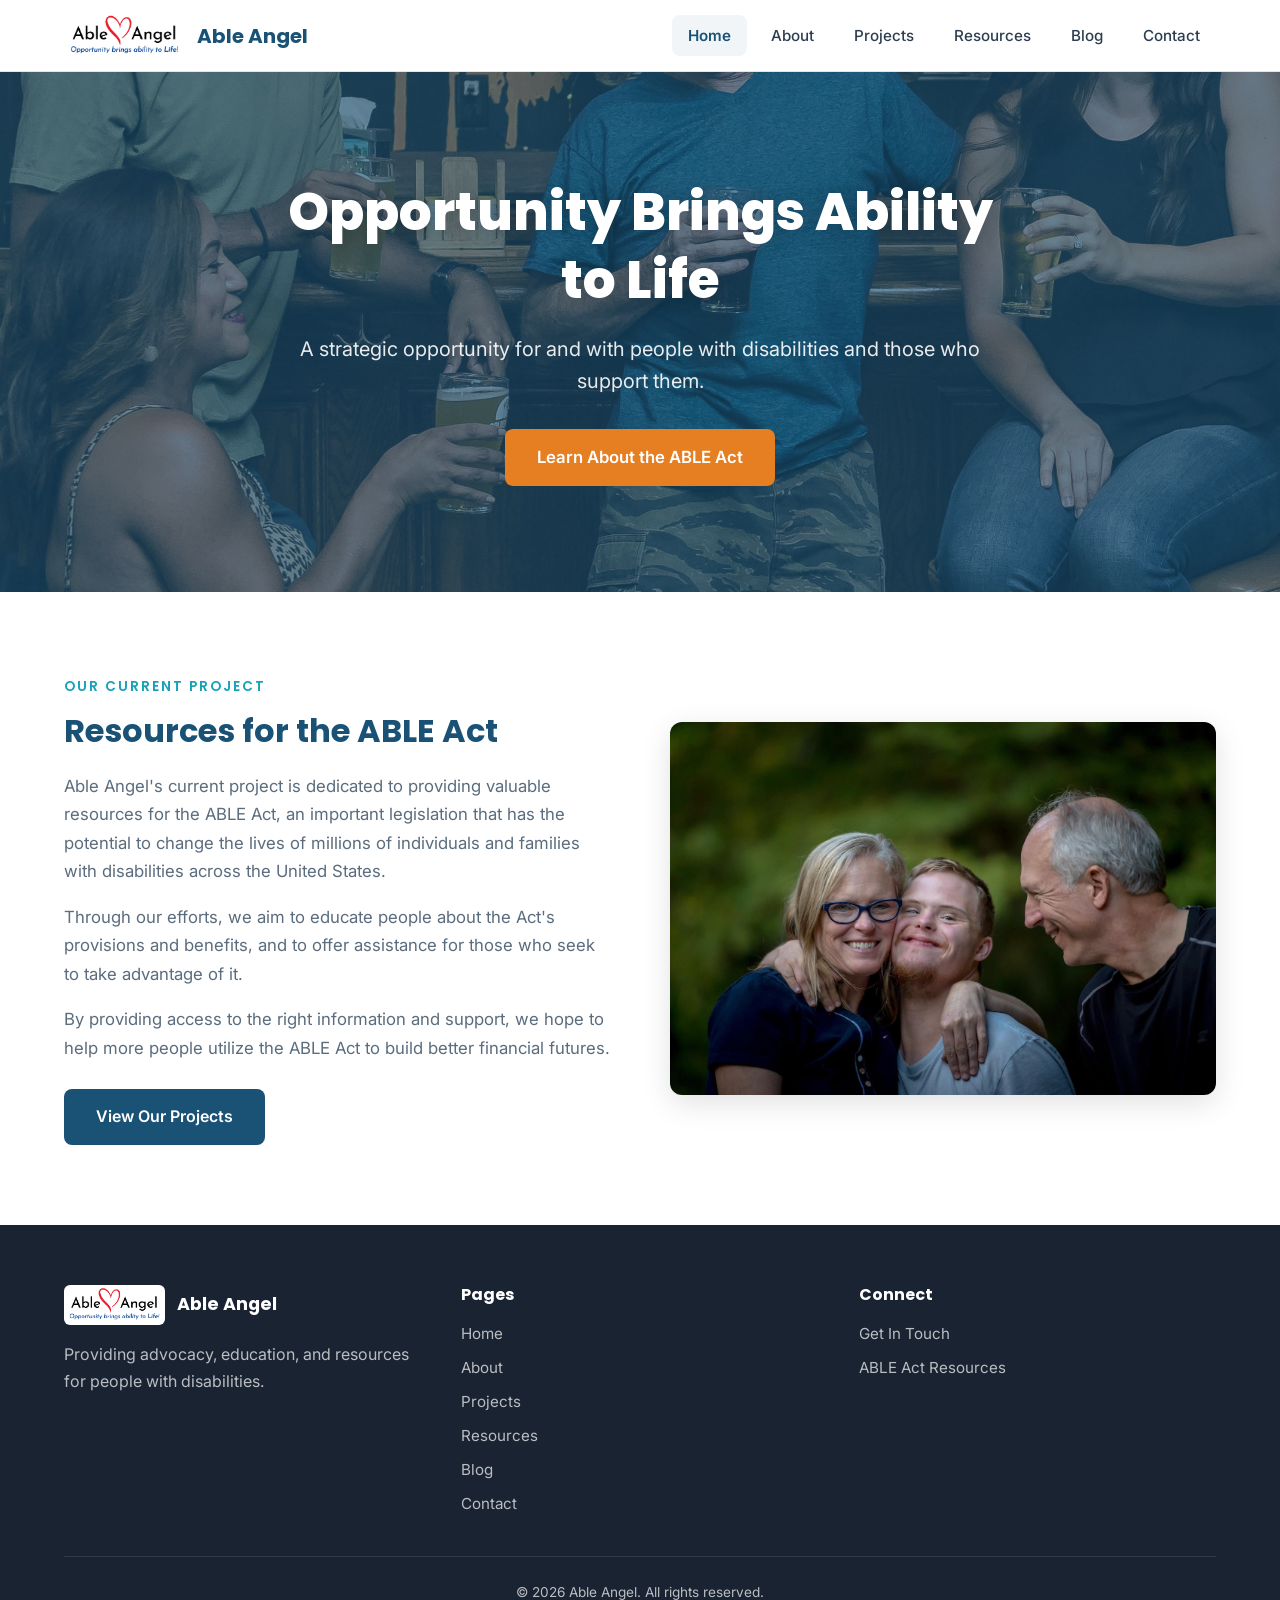
==== index.html @ 2cf1bc13 "Fix fade-in animation fallback and CSS overflow - Add 1s fallback timer for fade-in animations (fixe" ====
<!DOCTYPE html>
<html lang="en">
<head>
  <meta charset="UTF-8">
  <meta name="viewport" content="width=device-width, initial-scale=1.0">
  <title>Able Angel | Opportunity Brings Ability to Life</title>
  <meta name="description" content="Able Angel provides advocacy, education, and resources for ABLE Act savings accounts for people with disabilities.">
  <link rel="stylesheet" href="styles.css">
  <link rel="icon" type="image/svg+xml" href="data:image/svg+xml,<svg xmlns='http://www.w3.org/2000/svg' viewBox='0 0 32 32'><rect width='32' height='32' rx='6' fill='%231a5276'/><text x='16' y='22' font-size='18' font-weight='bold' text-anchor='middle' fill='white'>A</text></svg>">
</head>
<body>

  <!-- Navigation -->
  <nav class="navbar" role="navigation" aria-label="Main navigation">
    <div class="container">
      <a href="index.html" class="nav-logo">
        <img src="images/logo.jpg" alt="Able Angel logo">
        <span>Able Angel</span>
      </a>
      <button class="nav-toggle" aria-label="Toggle navigation menu" aria-expanded="false">
        <span></span><span></span><span></span>
      </button>
      <div class="nav-links">
        <a href="index.html" class="active">Home</a>
        <a href="about.html">About</a>
        <a href="projects.html">Projects</a>
        <a href="resources.html">Resources</a>
        <a href="blog.html">Blog</a>
        <a href="contact.html">Contact</a>
      </div>
    </div>
  </nav>

  <!-- Hero Section -->
  <section class="hero">
    <div class="hero-bg" style="background-image: url('images/hero-home.jpg');" role="img" aria-label="People collaborating together"></div>
    <div class="hero-content">
      <h1>Opportunity Brings Ability to Life</h1>
      <p>A strategic opportunity for and with people with disabilities and those who support them.</p>
      <a href="projects.html" class="btn btn-accent">Learn About the ABLE Act</a>
    </div>
  </section>

  <!-- Our Current Project -->
  <section class="section">
    <div class="container">
      <div class="two-col fade-in">
        <div class="two-col-text">
          <span class="section-label">Our Current Project</span>
          <h2>Resources for the ABLE Act</h2>
          <p>Able Angel's current project is dedicated to providing valuable resources for the ABLE Act, an important legislation that has the potential to change the lives of millions of individuals and families with disabilities across the United States.</p>
          <p>Through our efforts, we aim to educate people about the Act's provisions and benefits, and to offer assistance for those who seek to take advantage of it.</p>
          <p>By providing access to the right information and support, we hope to help more people utilize the ABLE Act to build better financial futures.</p>
          <br>
          <a href="projects.html" class="btn btn-primary">View Our Projects</a>
        </div>
        <div class="two-col-image">
          <img src="images/opportunity-photo.jpg" alt="Hands coming together representing opportunity and collaboration">
        </div>
      </div>
    </div>
  </section>

  <!-- Footer -->
  <footer class="footer">
    <div class="container">
      <div class="footer-content">
        <div>
          <div class="footer-brand">
            <img src="images/logo.jpg" alt="Able Angel logo">
            <span>Able Angel</span>
          </div>
          <p>Providing advocacy, education, and resources for people with disabilities.</p>
        </div>
        <div>
          <h4>Pages</h4>
          <div class="footer-links">
            <a href="index.html">Home</a>
            <a href="about.html">About</a>
            <a href="projects.html">Projects</a>
            <a href="resources.html">Resources</a>
            <a href="blog.html">Blog</a>
            <a href="contact.html">Contact</a>
          </div>
        </div>
        <div>
          <h4>Connect</h4>
          <div class="footer-links">
            <a href="contact.html">Get In Touch</a>
            <a href="resources.html">ABLE Act Resources</a>
          </div>
        </div>
      </div>
      <div class="footer-bottom">
        <p>&copy; 2026 Able Angel. All rights reserved.</p>
      </div>
    </div>
  </footer>

  <script>
    // Mobile nav toggle
    const toggle = document.querySelector('.nav-toggle');
    const links = document.querySelector('.nav-links');
    toggle.addEventListener('click', () => {
      const open = links.classList.toggle('open');
      toggle.setAttribute('aria-expanded', open);
    });

    // Scroll fade-in
    const els = document.querySelectorAll('.fade-in');
    if ('IntersectionObserver' in window) {
      const observer = new IntersectionObserver((entries) => {
        entries.forEach(e => { if (e.isIntersecting) { e.target.classList.add('visible'); observer.unobserve(e.target); }});
      }, { threshold: 0.05, rootMargin: '0px 0px 50px 0px' });
      els.forEach(el => observer.observe(el));
    }
    // Fallback: reveal all after 1s if observer didn't fire
    setTimeout(() => els.forEach(el => el.classList.add('visible')), 1000);
  </script>

</body>
</html>
---- styles.css ----
/* ============================================
   Able Angel — Shared Stylesheet
   ============================================ */

/* --- Google Fonts --- */
@import url('https://fonts.googleapis.com/css2?family=Inter:wght@400;500;600&family=Poppins:wght@600;700;800&display=swap');

/* --- CSS Custom Properties --- */
:root {
  --color-primary: #1a5276;
  --color-primary-light: #2980b9;
  --color-teal: #17a2b8;
  --color-teal-light: #20c9e0;
  --color-accent: #e67e22;
  --color-accent-light: #f39c12;
  --color-text: #2c3e50;
  --color-text-light: #5a6c7d;
  --color-bg: #ffffff;
  --color-bg-alt: #f8f9fa;
  --color-bg-dark: #1a2332;
  --color-border: #e0e6ed;
  --color-white: #ffffff;
  --font-body: 'Inter', -apple-system, BlinkMacSystemFont, 'Segoe UI', sans-serif;
  --font-heading: 'Poppins', 'Inter', sans-serif;
  --max-width: 1200px;
  --nav-height: 72px;
  --radius: 12px;
  --radius-sm: 8px;
  --shadow: 0 2px 12px rgba(0,0,0,0.08);
  --shadow-lg: 0 8px 30px rgba(0,0,0,0.12);
  --transition: 0.3s ease;
}

/* --- Reset --- */
*, *::before, *::after {
  margin: 0;
  padding: 0;
  box-sizing: border-box;
}

html {
  scroll-behavior: smooth;
  scroll-padding-top: var(--nav-height);
  overflow-y: scroll;
}

body {
  font-family: var(--font-body);
  font-size: 16px;
  line-height: 1.7;
  color: var(--color-text);
  background: var(--color-bg);
  -webkit-font-smoothing: antialiased;
  width: 100%;
  overflow-x: hidden;
}

img {
  max-width: 100%;
  height: auto;
  display: block;
}

a {
  color: var(--color-primary-light);
  text-decoration: none;
  transition: color var(--transition);
}

a:hover {
  color: var(--color-teal);
}

a:focus-visible {
  outline: 3px solid var(--color-teal);
  outline-offset: 2px;
  border-radius: 2px;
}

h1, h2, h3, h4, h5, h6 {
  font-family: var(--font-heading);
  font-weight: 700;
  line-height: 1.3;
  color: var(--color-primary);
}

h1 { font-size: 2.75rem; }
h2 { font-size: 2rem; }
h3 { font-size: 1.5rem; }
h4 { font-size: 1.25rem; }

p + p { margin-top: 1em; }

ul, ol { list-style: none; }

/* --- Utility --- */
.container {
  width: 100%;
  max-width: var(--max-width);
  margin: 0 auto;
  padding: 0 24px;
}

.section {
  padding: 80px 0;
}

.section-alt {
  background: var(--color-bg-alt);
}

.section-header {
  text-align: center;
  margin-bottom: 48px;
}

.section-header h2 {
  margin-bottom: 16px;
}

.section-header p {
  color: var(--color-text-light);
  font-size: 1.1rem;
  max-width: 640px;
  margin: 0 auto;
}

.section-label {
  display: inline-block;
  font-family: var(--font-heading);
  font-size: 0.85rem;
  font-weight: 600;
  text-transform: uppercase;
  letter-spacing: 2px;
  color: var(--color-teal);
  margin-bottom: 12px;
}

/* --- Buttons --- */
.btn {
  display: inline-flex;
  align-items: center;
  gap: 8px;
  padding: 14px 32px;
  border: none;
  border-radius: var(--radius-sm);
  font-family: var(--font-body);
  font-size: 1rem;
  font-weight: 600;
  cursor: pointer;
  transition: all var(--transition);
  text-decoration: none;
}

.btn-primary {
  background: var(--color-primary);
  color: var(--color-white);
}

.btn-primary:hover {
  background: var(--color-primary-light);
  color: var(--color-white);
  transform: translateY(-2px);
  box-shadow: var(--shadow);
}

.btn-outline {
  background: transparent;
  color: var(--color-primary);
  border: 2px solid var(--color-primary);
}

.btn-outline:hover {
  background: var(--color-primary);
  color: var(--color-white);
  transform: translateY(-2px);
}

.btn-accent {
  background: var(--color-accent);
  color: var(--color-white);
}

.btn-accent:hover {
  background: var(--color-accent-light);
  color: var(--color-white);
  transform: translateY(-2px);
  box-shadow: var(--shadow);
}

/* --- Navigation --- */
.navbar {
  position: sticky;
  top: 0;
  z-index: 1000;
  background: var(--color-white);
  border-bottom: 1px solid var(--color-border);
  height: var(--nav-height);
  display: flex;
  align-items: center;
}

.navbar .container {
  display: flex;
  align-items: center;
  justify-content: space-between;
}

.nav-logo {
  display: flex;
  align-items: center;
  gap: 12px;
  text-decoration: none;
}

.nav-logo img {
  height: 48px;
  width: auto;
  border-radius: 6px;
}

.nav-logo span {
  font-family: var(--font-heading);
  font-weight: 700;
  font-size: 1.25rem;
  color: var(--color-primary);
}

.nav-links {
  display: flex;
  align-items: center;
  gap: 8px;
}

.nav-links a {
  padding: 8px 16px;
  border-radius: var(--radius-sm);
  font-weight: 500;
  font-size: 0.95rem;
  color: var(--color-text);
  transition: all var(--transition);
}

.nav-links a:hover,
.nav-links a.active {
  color: var(--color-primary);
  background: rgba(26, 82, 118, 0.06);
}

.nav-links a.active {
  font-weight: 600;
}

.nav-toggle {
  display: none;
  background: none;
  border: none;
  cursor: pointer;
  padding: 8px;
  flex-direction: column;
  gap: 5px;
}

.nav-toggle span {
  display: block;
  width: 24px;
  height: 2.5px;
  background: var(--color-text);
  border-radius: 2px;
  transition: all var(--transition);
}

/* --- Hero Section --- */
.hero {
  position: relative;
  min-height: 520px;
  display: flex;
  align-items: center;
  justify-content: center;
  text-align: center;
  overflow: hidden;
  background: var(--color-primary);
}

.hero-bg {
  position: absolute;
  inset: 0;
  background-size: cover;
  background-position: center;
  opacity: 0.35;
}

.hero-content {
  position: relative;
  z-index: 1;
  padding: 60px 24px;
  max-width: 800px;
}

.hero h1 {
  color: var(--color-white);
  font-size: 3.25rem;
  font-weight: 800;
  margin-bottom: 20px;
  text-shadow: 0 2px 20px rgba(0,0,0,0.2);
}

.hero p {
  color: rgba(255,255,255,0.9);
  font-size: 1.25rem;
  line-height: 1.6;
  margin-bottom: 32px;
}

.hero .btn {
  font-size: 1.05rem;
}

/* --- Page Banner --- */
.page-banner {
  position: relative;
  height: 280px;
  display: flex;
  align-items: center;
  justify-content: center;
  text-align: center;
  background: var(--color-primary);
  overflow: hidden;
}

.page-banner .hero-bg {
  opacity: 0.3;
}

.page-banner h1 {
  position: relative;
  z-index: 1;
  color: var(--color-white);
  font-size: 2.75rem;
  text-shadow: 0 2px 16px rgba(0,0,0,0.2);
}

/* --- Two-Column Layout --- */
.two-col {
  display: grid;
  grid-template-columns: 1fr 1fr;
  gap: 60px;
  align-items: center;
}

.two-col-text h2 {
  margin-bottom: 20px;
}

.two-col-text p {
  color: var(--color-text-light);
  font-size: 1.05rem;
}

.two-col-image img {
  border-radius: var(--radius);
  box-shadow: var(--shadow-lg);
}

/* --- Cards --- */
.card-grid {
  display: grid;
  grid-template-columns: repeat(auto-fill, minmax(320px, 1fr));
  gap: 24px;
}

.card {
  background: var(--color-white);
  border-radius: var(--radius);
  padding: 32px;
  box-shadow: var(--shadow);
  transition: all var(--transition);
  border: 1px solid var(--color-border);
}

.card:hover {
  transform: translateY(-4px);
  box-shadow: var(--shadow-lg);
}

.card h3 {
  margin-bottom: 12px;
  font-size: 1.2rem;
}

.card p {
  color: var(--color-text-light);
  font-size: 0.95rem;
  margin-bottom: 20px;
}

.card .btn {
  padding: 10px 24px;
  font-size: 0.9rem;
}

/* --- Values Cards --- */
.values-grid {
  display: grid;
  grid-template-columns: repeat(auto-fill, minmax(340px, 1fr));
  gap: 20px;
}

.value-card {
  background: var(--color-white);
  border-radius: var(--radius);
  padding: 28px;
  border-left: 4px solid var(--color-teal);
  box-shadow: var(--shadow);
  transition: all var(--transition);
}

.value-card:hover {
  transform: translateY(-2px);
  box-shadow: var(--shadow-lg);
}

.value-card p {
  color: var(--color-text-light);
  font-size: 0.95rem;
  line-height: 1.6;
}

/* --- Board Members --- */
.board-section {
  text-align: center;
}

.board-photo {
  max-width: 600px;
  margin: 0 auto 40px;
  border-radius: var(--radius);
  box-shadow: var(--shadow-lg);
}

.board-members {
  display: flex;
  justify-content: center;
  gap: 40px;
  flex-wrap: wrap;
  margin-bottom: 40px;
}

.board-member {
  text-align: center;
}

.board-member h4 {
  margin-bottom: 4px;
  color: var(--color-primary);
}

.board-member a {
  font-size: 0.9rem;
  font-weight: 500;
  color: var(--color-teal);
}

.board-member a:hover {
  color: var(--color-primary-light);
}

.board-description {
  max-width: 800px;
  margin: 0 auto;
  text-align: left;
  color: var(--color-text-light);
  font-size: 1.05rem;
}

.board-description p + p {
  margin-top: 1em;
}

/* --- Sponsors --- */
.sponsors-grid {
  display: grid;
  grid-template-columns: repeat(auto-fit, minmax(280px, 1fr));
  gap: 32px;
  max-width: 800px;
  margin: 0 auto;
}

.sponsor-card {
  text-align: center;
  padding: 32px;
  background: var(--color-white);
  border-radius: var(--radius);
  box-shadow: var(--shadow);
  border: 1px solid var(--color-border);
}

.sponsor-card img {
  max-height: 80px;
  width: auto;
  margin: 0 auto 20px;
  object-fit: contain;
}

.sponsor-card h4 {
  margin-bottom: 8px;
}

.sponsor-card p {
  color: var(--color-text-light);
  font-size: 0.95rem;
  margin-bottom: 8px;
}

.sponsor-card a {
  font-size: 0.9rem;
  font-weight: 500;
}

/* --- Info Blocks (Projects page) --- */
.info-block {
  background: var(--color-bg-alt);
  border-radius: var(--radius);
  padding: 40px;
  margin-bottom: 24px;
}

.info-block h3 {
  margin-bottom: 16px;
  color: var(--color-primary);
}

.info-block p {
  color: var(--color-text-light);
  font-size: 1.05rem;
}

.info-block p + p {
  margin-top: 0.75em;
}

.info-list {
  list-style: none;
  padding: 0;
}

.info-list li {
  padding: 16px 0;
  border-bottom: 1px solid var(--color-border);
  color: var(--color-text-light);
  font-size: 1.05rem;
  display: flex;
  gap: 12px;
  align-items: flex-start;
}

.info-list li:last-child {
  border-bottom: none;
}

.info-list li::before {
  content: '✓';
  color: var(--color-teal);
  font-weight: 700;
  flex-shrink: 0;
}

/* --- Contact Form --- */
.contact-form {
  max-width: 640px;
  margin: 0 auto;
}

.form-group {
  margin-bottom: 20px;
}

.form-group label {
  display: block;
  font-weight: 600;
  margin-bottom: 8px;
  color: var(--color-text);
  font-size: 0.95rem;
}

.form-group input,
.form-group textarea {
  width: 100%;
  padding: 14px 16px;
  border: 2px solid var(--color-border);
  border-radius: var(--radius-sm);
  font-family: var(--font-body);
  font-size: 1rem;
  color: var(--color-text);
  transition: border-color var(--transition);
  background: var(--color-white);
}

.form-group input:focus,
.form-group textarea:focus {
  outline: none;
  border-color: var(--color-teal);
  box-shadow: 0 0 0 3px rgba(23, 162, 184, 0.15);
}

.form-group textarea {
  min-height: 160px;
  resize: vertical;
}

.contact-form .btn {
  width: 100%;
  justify-content: center;
  padding: 16px;
  font-size: 1.05rem;
}

/* --- Blog Placeholder --- */
.blog-placeholder {
  text-align: center;
  padding: 100px 24px;
}

.blog-placeholder img {
  max-width: 300px;
  margin: 0 auto 32px;
  opacity: 0.7;
}

.blog-placeholder h2 {
  margin-bottom: 12px;
}

.blog-placeholder p {
  color: var(--color-text-light);
  font-size: 1.1rem;
}

/* --- Footer --- */
.footer {
  background: var(--color-bg-dark);
  color: rgba(255,255,255,0.7);
  padding: 60px 0 32px;
}

.footer-content {
  display: grid;
  grid-template-columns: 1fr 1fr 1fr;
  gap: 40px;
  margin-bottom: 40px;
}

.footer-brand {
  display: flex;
  align-items: center;
  gap: 12px;
  margin-bottom: 16px;
}

.footer-brand img {
  height: 40px;
  border-radius: 6px;
}

.footer-brand span {
  font-family: var(--font-heading);
  font-weight: 700;
  font-size: 1.1rem;
  color: var(--color-white);
}

.footer h4 {
  color: var(--color-white);
  font-size: 1rem;
  margin-bottom: 16px;
}

.footer-links {
  display: flex;
  flex-direction: column;
  gap: 8px;
}

.footer-links a {
  color: rgba(255,255,255,0.7);
  font-size: 0.95rem;
  transition: color var(--transition);
}

.footer-links a:hover {
  color: var(--color-teal-light);
}

.footer-bottom {
  border-top: 1px solid rgba(255,255,255,0.1);
  padding-top: 24px;
  text-align: center;
  font-size: 0.85rem;
}

/* --- Scroll Animation --- */
.fade-in {
  opacity: 0;
  transform: translateY(24px);
  transition: opacity 0.6s ease, transform 0.6s ease;
}

.fade-in.visible,
.no-js .fade-in {
  opacity: 1;
  transform: translateY(0);
}

/* Fallback: if JS observer hasn't fired after 1s, show content anyway */
@media (prefers-reduced-motion: reduce) {
  .fade-in {
    opacity: 1;
    transform: none;
    transition: none;
  }
}

/* --- Responsive --- */
@media (max-width: 992px) {
  h1 { font-size: 2.25rem; }
  h2 { font-size: 1.75rem; }
  .hero h1 { font-size: 2.5rem; }
  .two-col { grid-template-columns: 1fr; gap: 40px; }
  .footer-content { grid-template-columns: 1fr 1fr; }
  .card-grid { grid-template-columns: repeat(auto-fill, minmax(280px, 1fr)); }
}

@media (max-width: 768px) {
  :root {
    --nav-height: 64px;
  }

  .section { padding: 56px 0; }

  .nav-links {
    display: none;
    position: absolute;
    top: var(--nav-height);
    left: 0;
    right: 0;
    background: var(--color-white);
    flex-direction: column;
    padding: 16px 24px;
    border-bottom: 1px solid var(--color-border);
    box-shadow: var(--shadow);
  }

  .nav-links.open {
    display: flex;
  }

  .nav-links a {
    padding: 12px 16px;
    width: 100%;
  }

  .nav-toggle {
    display: flex;
  }

  .hero { min-height: 400px; }
  .hero h1 { font-size: 2rem; }
  .hero p { font-size: 1.05rem; }

  .page-banner { height: 200px; }
  .page-banner h1 { font-size: 2rem; }

  .two-col-image { order: -1; }

  .footer-content { grid-template-columns: 1fr; gap: 32px; }

  .board-members { gap: 24px; }

  .values-grid { grid-template-columns: 1fr; }

  .sponsors-grid { grid-template-columns: 1fr; }
}

@media (max-width: 480px) {
  .container { padding: 0 16px; }
  h1 { font-size: 1.75rem; }
  .hero h1 { font-size: 1.75rem; }
  .card-grid { grid-template-columns: 1fr; }
  .btn { padding: 12px 24px; font-size: 0.95rem; }
}
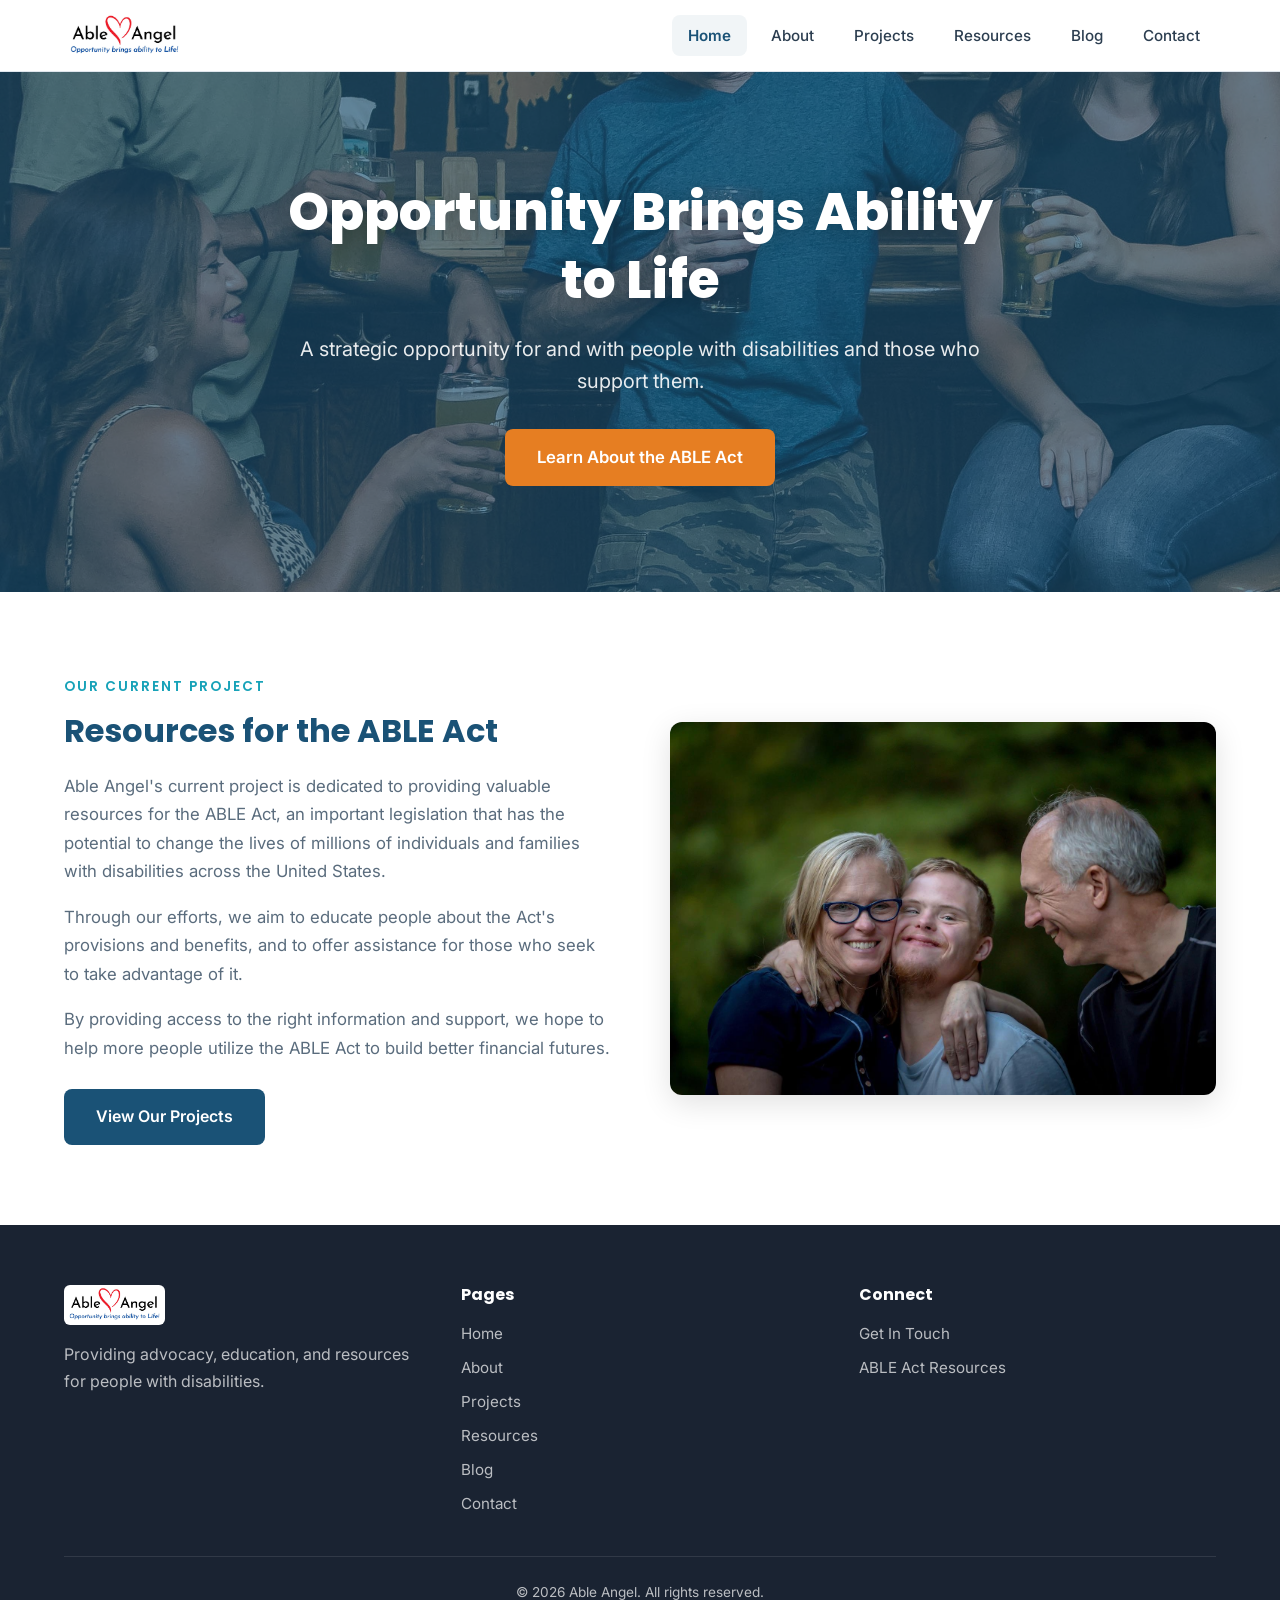
==== commit 17b62c00: "Update board section with individual headshots and clean up page banners Replace the group board pho" ====
--- a/index.html
+++ b/index.html
@@ -15,7 +15,6 @@
     <div class="container">
       <a href="index.html" class="nav-logo">
         <img src="images/logo.jpg" alt="Able Angel logo">
-        <span>Able Angel</span>
       </a>
       <button class="nav-toggle" aria-label="Toggle navigation menu" aria-expanded="false">
         <span></span><span></span><span></span>
@@ -68,7 +67,6 @@
         <div>
           <div class="footer-brand">
             <img src="images/logo.jpg" alt="Able Angel logo">
-            <span>Able Angel</span>
           </div>
           <p>Providing advocacy, education, and resources for people with disabilities.</p>
         </div>
--- a/styles.css
+++ b/styles.css
@@ -329,7 +329,7 @@
 }
 
 .page-banner .hero-bg {
-  opacity: 0.3;
+  opacity: 0.25;
 }
 
 .page-banner h1 {
@@ -431,23 +431,28 @@
   text-align: center;
 }
 
-.board-photo {
-  max-width: 600px;
-  margin: 0 auto 40px;
-  border-radius: var(--radius);
-  box-shadow: var(--shadow-lg);
-}
-
 .board-members {
   display: flex;
   justify-content: center;
-  gap: 40px;
+  gap: 48px;
   flex-wrap: wrap;
   margin-bottom: 40px;
 }
 
 .board-member {
   text-align: center;
+  max-width: 200px;
+}
+
+.board-member-photo {
+  width: 150px;
+  height: 150px;
+  border-radius: 50%;
+  object-fit: cover;
+  margin: 0 auto 16px;
+  box-shadow: 0 4px 16px rgba(0,0,0,0.12);
+  border: 3px solid var(--color-white);
+  outline: 2px solid var(--color-border);
 }
 
 .board-member h4 {
@@ -774,7 +779,12 @@
 
   .footer-content { grid-template-columns: 1fr; gap: 32px; }
 
-  .board-members { gap: 24px; }
+  .board-members { gap: 32px; }
+
+  .board-member-photo {
+    width: 120px;
+    height: 120px;
+  }
 
   .values-grid { grid-template-columns: 1fr; }
 
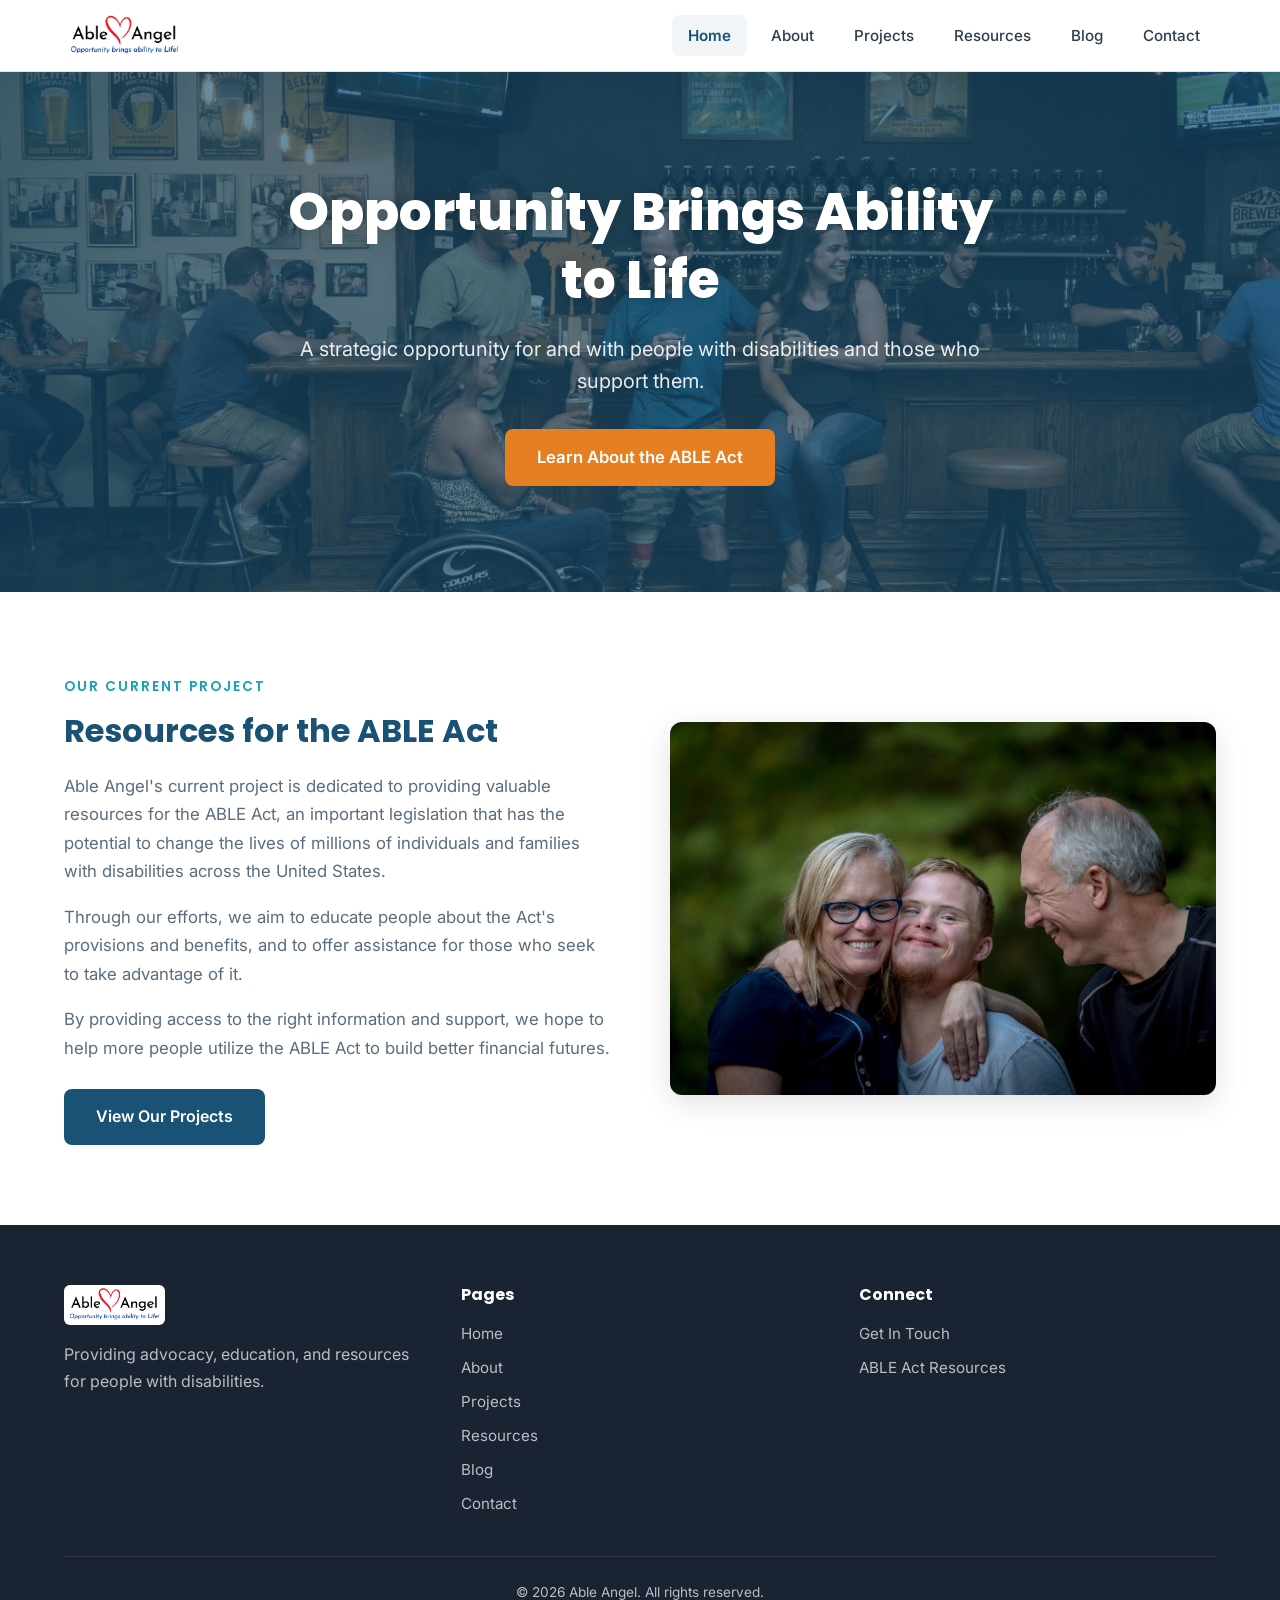
==== commit ad0beb02: "Replace page banner images with custom imagery Swap in user-provided banner images for all four main" ====
--- a/index.html
+++ b/index.html
@@ -32,7 +32,7 @@
 
   <!-- Hero Section -->
   <section class="hero">
-    <div class="hero-bg" style="background-image: url('images/hero-home.jpg');" role="img" aria-label="People collaborating together"></div>
+    <div class="hero-bg" style="background-image: url('images/hero-home.png');" role="img" aria-label="Friends socializing together in an inclusive setting"></div>
     <div class="hero-content">
       <h1>Opportunity Brings Ability to Life</h1>
       <p>A strategic opportunity for and with people with disabilities and those who support them.</p>
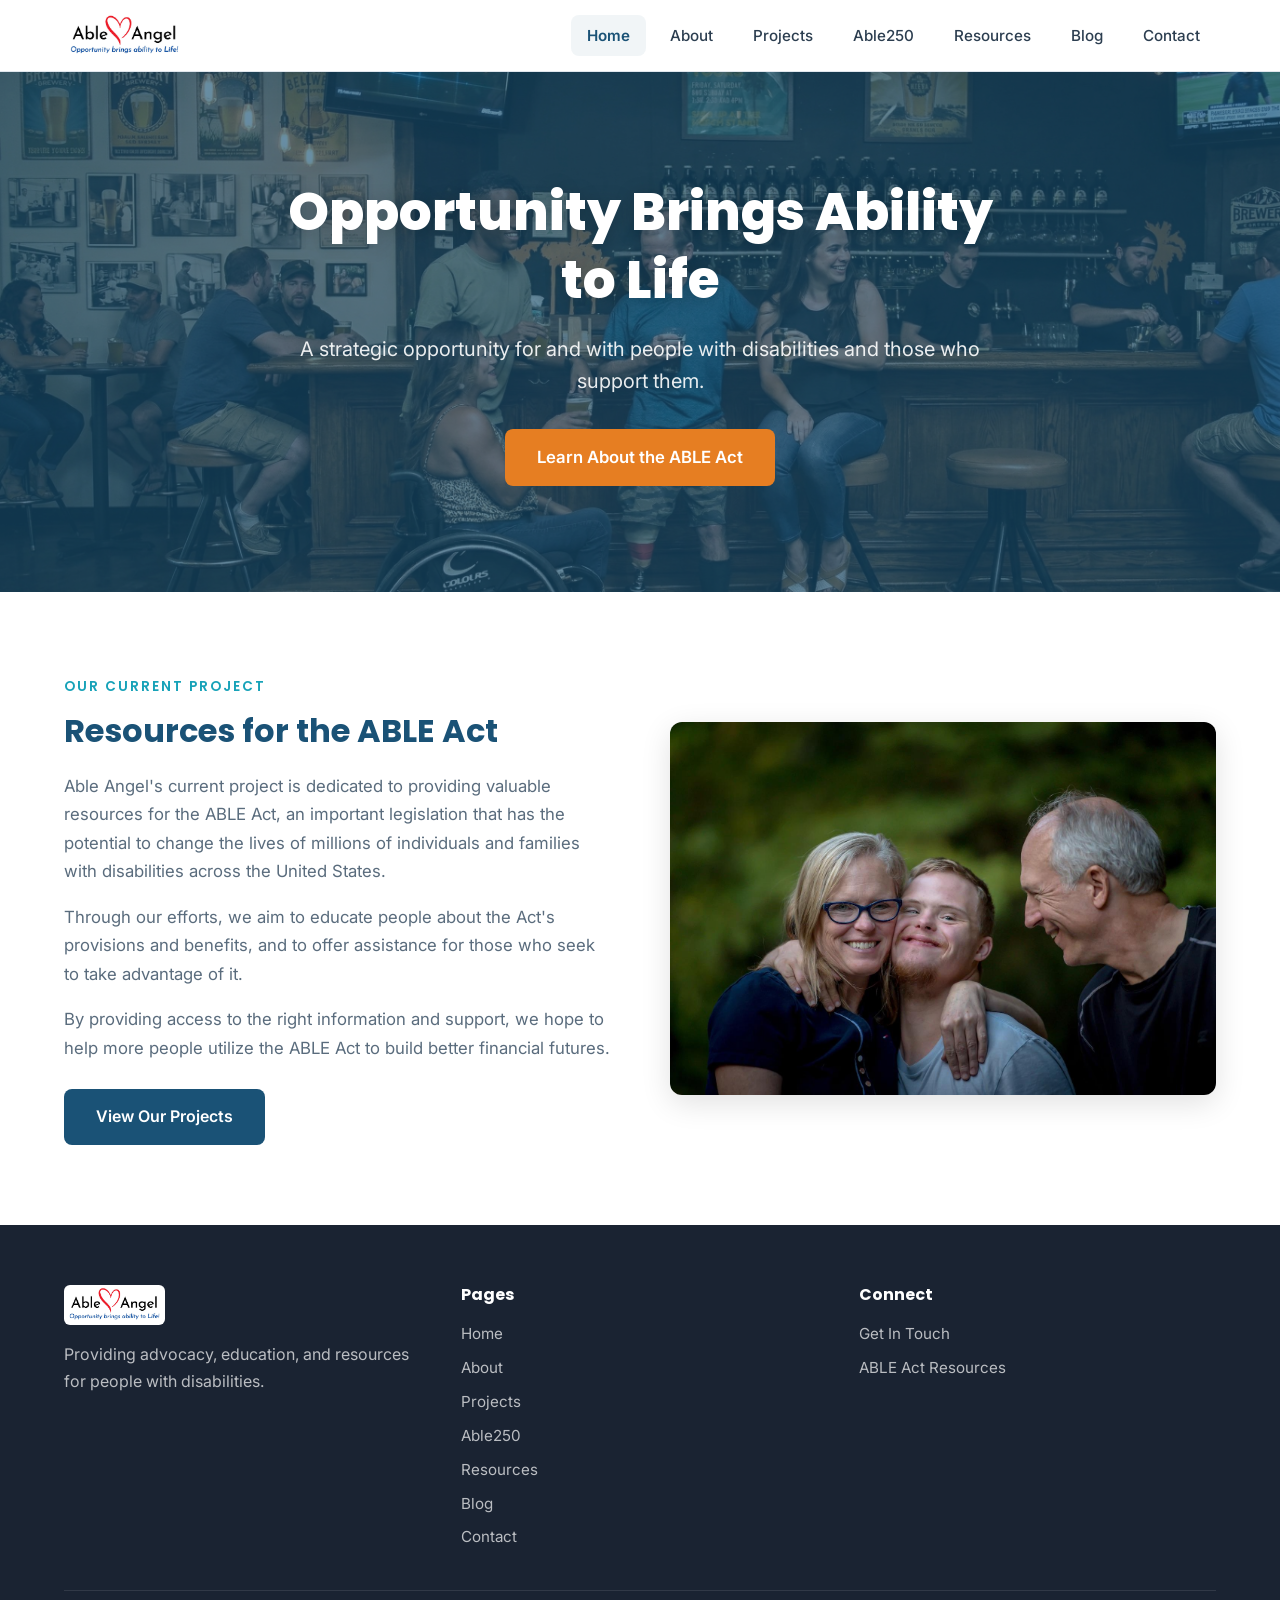
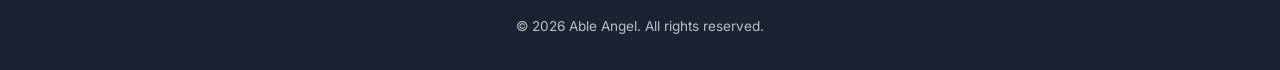
==== commit 9dddf875: "Add Able250 campaign page with Declaration of Interdependence New page promoting the Able250 campaig" ====
--- a/index.html
+++ b/index.html
@@ -23,6 +23,7 @@
         <a href="index.html" class="active">Home</a>
         <a href="about.html">About</a>
         <a href="projects.html">Projects</a>
+        <a href="able250.html">Able250</a>
         <a href="resources.html">Resources</a>
         <a href="blog.html">Blog</a>
         <a href="contact.html">Contact</a>
@@ -76,6 +77,7 @@
             <a href="index.html">Home</a>
             <a href="about.html">About</a>
             <a href="projects.html">Projects</a>
+            <a href="able250.html">Able250</a>
             <a href="resources.html">Resources</a>
             <a href="blog.html">Blog</a>
             <a href="contact.html">Contact</a>
--- a/styles.css
+++ b/styles.css
@@ -620,6 +620,64 @@
   font-size: 1.05rem;
 }
 
+/* --- Declaration of Interdependence --- */
+.declaration-body {
+  max-width: 860px;
+  margin: 0 auto;
+}
+
+.declaration-body > p {
+  font-size: 1.1rem;
+  line-height: 1.8;
+  color: var(--color-text);
+  margin-bottom: 32px;
+}
+
+.declaration-subtitle {
+  margin-top: 8px;
+  font-size: 1rem !important;
+  color: var(--color-text-light) !important;
+}
+
+.declaration-clauses {
+  display: grid;
+  grid-template-columns: 1fr;
+  gap: 16px;
+  margin-bottom: 40px;
+}
+
+.declaration-proclamation h3 {
+  text-align: center;
+  margin-bottom: 24px;
+  font-size: 1.3rem;
+  color: var(--color-primary);
+}
+
+.declaration-closing {
+  text-align: center;
+  max-width: 700px;
+  margin: 40px auto 32px;
+  font-size: 1.05rem;
+  line-height: 1.8;
+}
+
+.declaration-signature {
+  margin-top: 24px;
+  font-size: 1.1rem;
+}
+
+.declaration-footnotes {
+  margin-top: 40px;
+  padding-top: 20px;
+  border-top: 1px solid var(--color-border);
+}
+
+.declaration-footnotes p {
+  font-size: 0.85rem;
+  color: var(--color-text-light);
+  line-height: 1.6;
+}
+
 /* --- Blog Placeholder --- */
 .blog-placeholder {
   text-align: center;
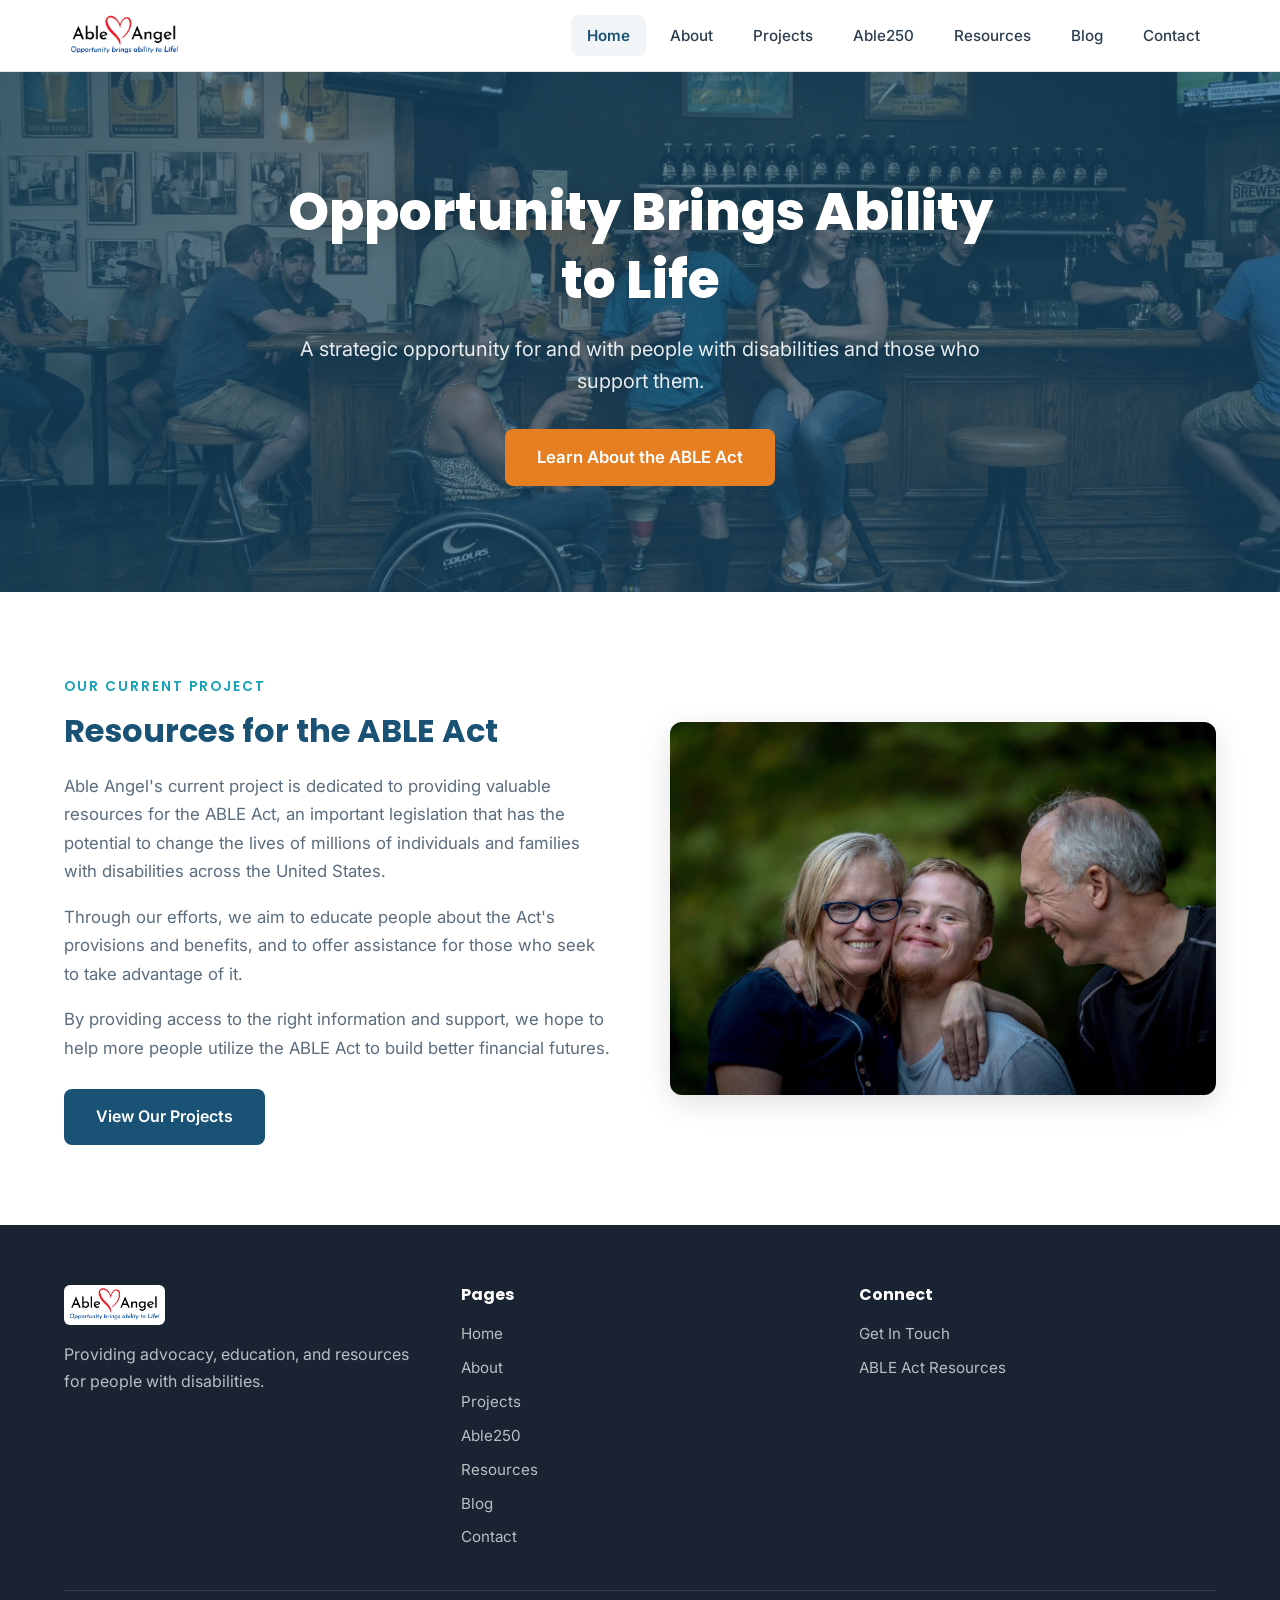
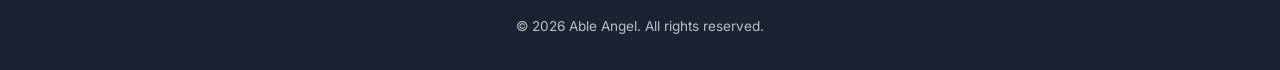
==== commit d9d329f9: "Adjust hero image position to show wheelchair and prosthetic leg Shift background-position to center" ====
--- a/index.html
+++ b/index.html
@@ -33,7 +33,7 @@
 
   <!-- Hero Section -->
   <section class="hero">
-    <div class="hero-bg" style="background-image: url('images/hero-home.png');" role="img" aria-label="Friends socializing together in an inclusive setting"></div>
+    <div class="hero-bg" style="background-image: url('images/hero-home.png'); background-position: center 70%;" role="img" aria-label="Friends socializing together in an inclusive setting"></div>
     <div class="hero-content">
       <h1>Opportunity Brings Ability to Life</h1>
       <p>A strategic opportunity for and with people with disabilities and those who support them.</p>
--- a/styles.css
+++ b/styles.css
@@ -620,6 +620,18 @@
   font-size: 1.05rem;
 }
 
+/* --- Video Container --- */
+.video-container {
+  max-width: 800px;
+  margin: 0 auto;
+}
+
+.video-container video {
+  width: 100%;
+  border-radius: var(--radius);
+  box-shadow: var(--shadow-lg);
+}
+
 /* --- Declaration of Interdependence --- */
 .declaration-body {
   max-width: 860px;
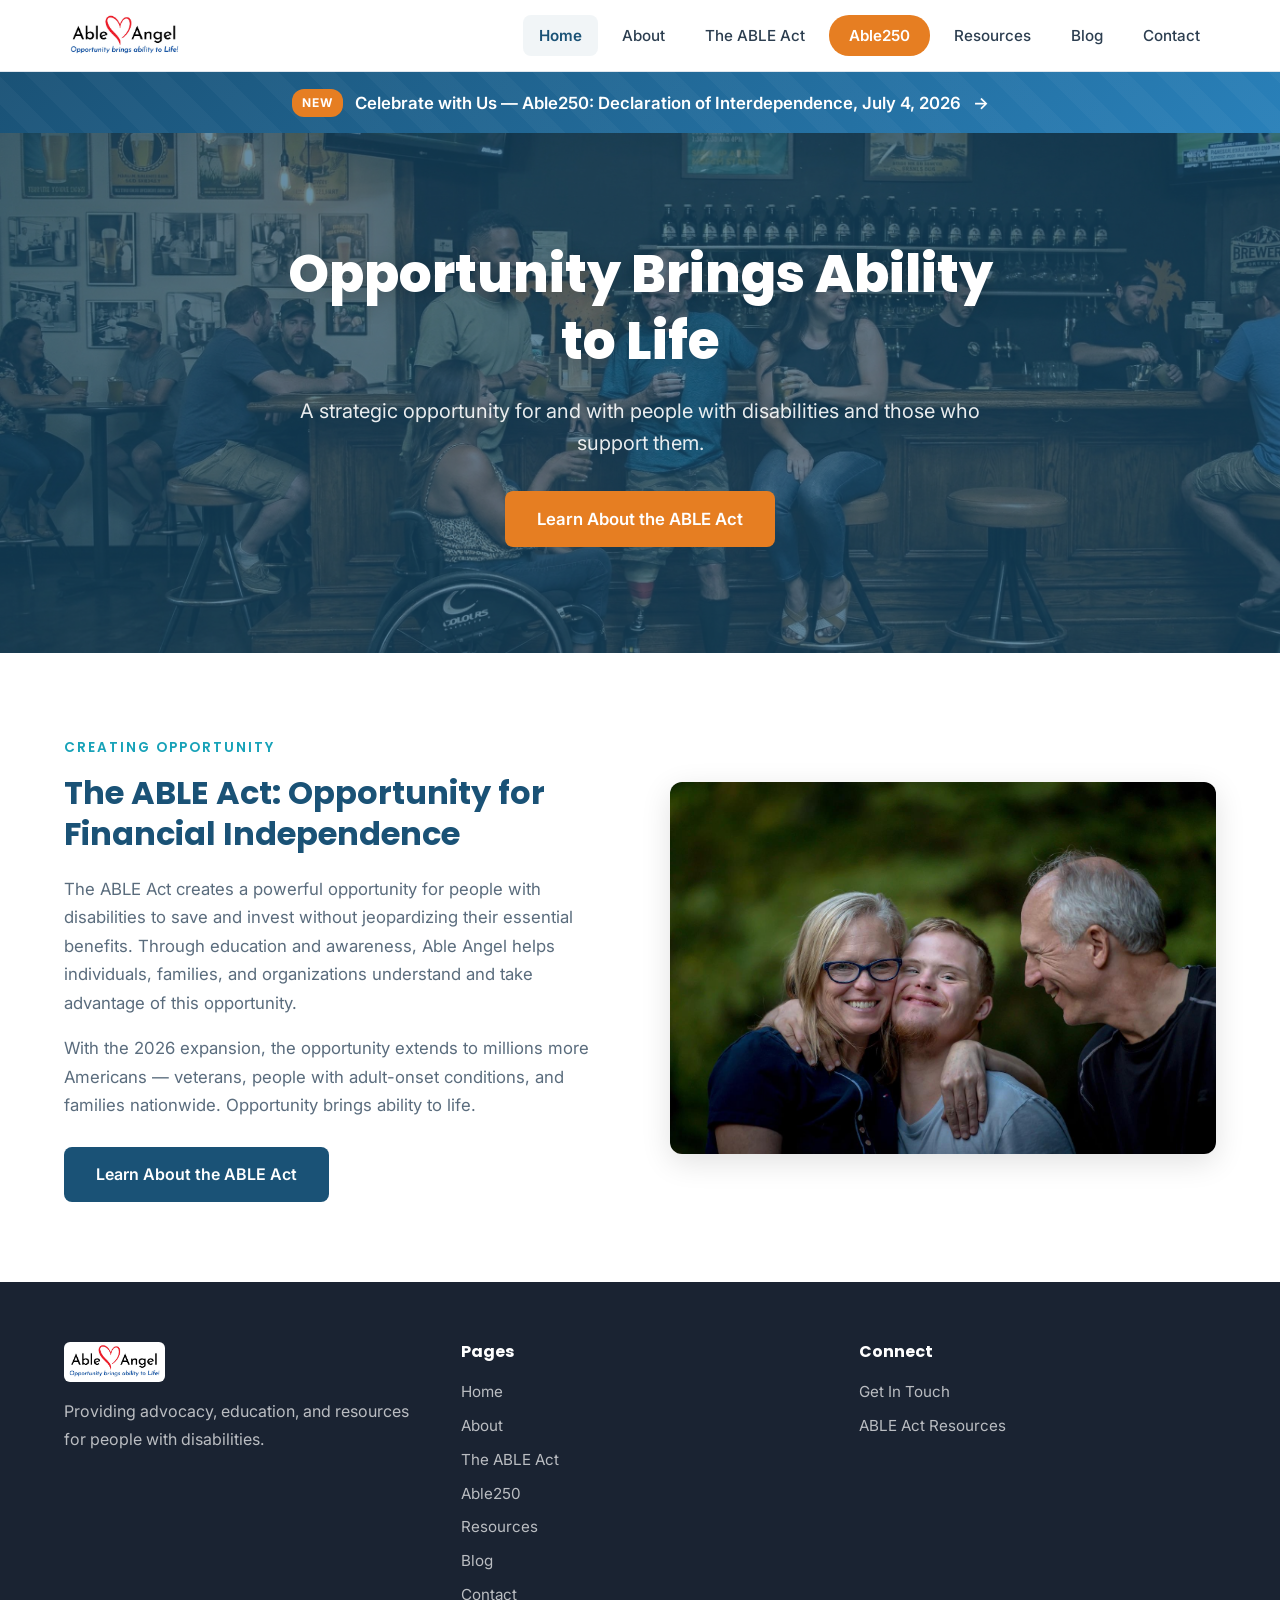
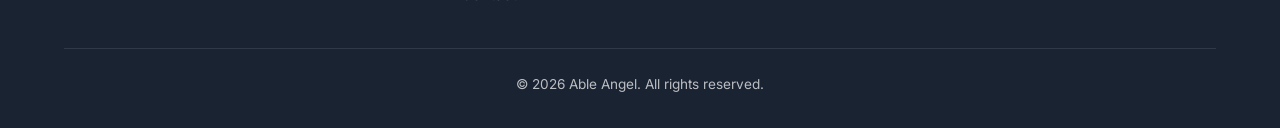
==== commit 4f4de6d2: "Implement post-meeting website modifications - Rename Projects tab to The ABLE Act across all pages " ====
--- a/index.html
+++ b/index.html
@@ -22,14 +22,23 @@
       <div class="nav-links">
         <a href="index.html" class="active">Home</a>
         <a href="about.html">About</a>
-        <a href="projects.html">Projects</a>
-        <a href="able250.html">Able250</a>
+        <a href="projects.html">The ABLE Act</a>
+        <a href="able250.html" class="nav-highlight">Able250</a>
         <a href="resources.html">Resources</a>
         <a href="blog.html">Blog</a>
         <a href="contact.html">Contact</a>
       </div>
     </div>
   </nav>
+
+  <!-- Announcement Banner -->
+  <div class="announcement-banner">
+    <a href="able250.html">
+      <span class="badge-star">New</span>
+      Celebrate with Us — Able250: Declaration of Interdependence, July 4, 2026
+      <span>&rarr;</span>
+    </a>
+  </div>
 
   <!-- Hero Section -->
   <section class="hero">
@@ -46,13 +55,12 @@
     <div class="container">
       <div class="two-col fade-in">
         <div class="two-col-text">
-          <span class="section-label">Our Current Project</span>
-          <h2>Resources for the ABLE Act</h2>
-          <p>Able Angel's current project is dedicated to providing valuable resources for the ABLE Act, an important legislation that has the potential to change the lives of millions of individuals and families with disabilities across the United States.</p>
-          <p>Through our efforts, we aim to educate people about the Act's provisions and benefits, and to offer assistance for those who seek to take advantage of it.</p>
-          <p>By providing access to the right information and support, we hope to help more people utilize the ABLE Act to build better financial futures.</p>
+          <span class="section-label">Creating Opportunity</span>
+          <h2>The ABLE Act: Opportunity for Financial Independence</h2>
+          <p>The ABLE Act creates a powerful opportunity for people with disabilities to save and invest without jeopardizing their essential benefits. Through education and awareness, Able Angel helps individuals, families, and organizations understand and take advantage of this opportunity.</p>
+          <p>With the 2026 expansion, the opportunity extends to millions more Americans — veterans, people with adult-onset conditions, and families nationwide. Opportunity brings ability to life.</p>
           <br>
-          <a href="projects.html" class="btn btn-primary">View Our Projects</a>
+          <a href="projects.html" class="btn btn-primary">Learn About the ABLE Act</a>
         </div>
         <div class="two-col-image">
           <img src="images/opportunity-photo.jpg" alt="Hands coming together representing opportunity and collaboration">
@@ -76,7 +84,7 @@
           <div class="footer-links">
             <a href="index.html">Home</a>
             <a href="about.html">About</a>
-            <a href="projects.html">Projects</a>
+            <a href="projects.html">The ABLE Act</a>
             <a href="able250.html">Able250</a>
             <a href="resources.html">Resources</a>
             <a href="blog.html">Blog</a>
--- a/styles.css
+++ b/styles.css
@@ -251,6 +251,78 @@
   font-weight: 600;
 }
 
+/* Highlighted nav item (Able250) */
+.nav-links a.nav-highlight {
+  background: var(--color-accent);
+  color: var(--color-white);
+  border-radius: 20px;
+  font-weight: 600;
+  padding: 8px 20px;
+}
+
+.nav-links a.nav-highlight:hover {
+  background: var(--color-accent-light);
+  color: var(--color-white);
+}
+
+.nav-links a.nav-highlight.active {
+  background: var(--color-accent);
+  color: var(--color-white);
+}
+
+/* Homepage announcement banner */
+.announcement-banner {
+  background: linear-gradient(135deg, var(--color-primary) 0%, var(--color-primary-light) 100%);
+  padding: 16px 24px;
+  text-align: center;
+  position: relative;
+  overflow: hidden;
+}
+
+.announcement-banner::before {
+  content: '';
+  position: absolute;
+  inset: 0;
+  background: repeating-linear-gradient(
+    45deg,
+    transparent,
+    transparent 20px,
+    rgba(255,255,255,0.03) 20px,
+    rgba(255,255,255,0.03) 40px
+  );
+}
+
+.announcement-banner a {
+  position: relative;
+  display: inline-flex;
+  align-items: center;
+  gap: 12px;
+  color: var(--color-white);
+  font-weight: 600;
+  font-size: 1.05rem;
+  text-decoration: none;
+  transition: opacity var(--transition);
+}
+
+.announcement-banner a:hover {
+  opacity: 0.9;
+  color: var(--color-white);
+}
+
+.announcement-banner .badge-star {
+  display: inline-flex;
+  align-items: center;
+  justify-content: center;
+  background: var(--color-accent);
+  color: var(--color-white);
+  font-size: 0.75rem;
+  font-weight: 700;
+  padding: 4px 10px;
+  border-radius: 12px;
+  text-transform: uppercase;
+  letter-spacing: 1px;
+}
+
 .nav-toggle {
   display: none;
   background: none;
@@ -501,7 +573,7 @@
 }
 
 .sponsor-card img {
-  max-height: 80px;
+  max-height: 140px;
   width: auto;
   margin: 0 auto 20px;
   object-fit: contain;
@@ -690,25 +762,46 @@
   line-height: 1.6;
 }
 
-/* --- Blog Placeholder --- */
-.blog-placeholder {
-  text-align: center;
-  padding: 100px 24px;
-}
-
-.blog-placeholder img {
-  max-width: 300px;
-  margin: 0 auto 32px;
-  opacity: 0.7;
-}
-
-.blog-placeholder h2 {
-  margin-bottom: 12px;
-}
-
-.blog-placeholder p {
+/* --- Blog Posts --- */
+.blog-post {
+  max-width: 800px;
+  margin: 0 auto;
+}
+
+.blog-post-header {
+  margin-bottom: 32px;
+}
+
+.blog-post-header h2 {
+  font-size: 2rem;
+  line-height: 1.3;
+}
+
+.blog-post-image {
+  width: 100%;
+  border-radius: var(--radius);
+  box-shadow: var(--shadow-lg);
+  margin-bottom: 40px;
+}
+
+.blog-post-content h3 {
+  margin-top: 40px;
+  margin-bottom: 16px;
+  font-size: 1.35rem;
+}
+
+.blog-post-content p {
   color: var(--color-text-light);
-  font-size: 1.1rem;
+  font-size: 1.05rem;
+  line-height: 1.8;
+}
+
+.blog-post-content .info-list {
+  margin: 16px 0 24px;
+}
+
+.blog-post-content .info-list li {
+  font-size: 1rem;
 }
 
 /* --- Footer --- */
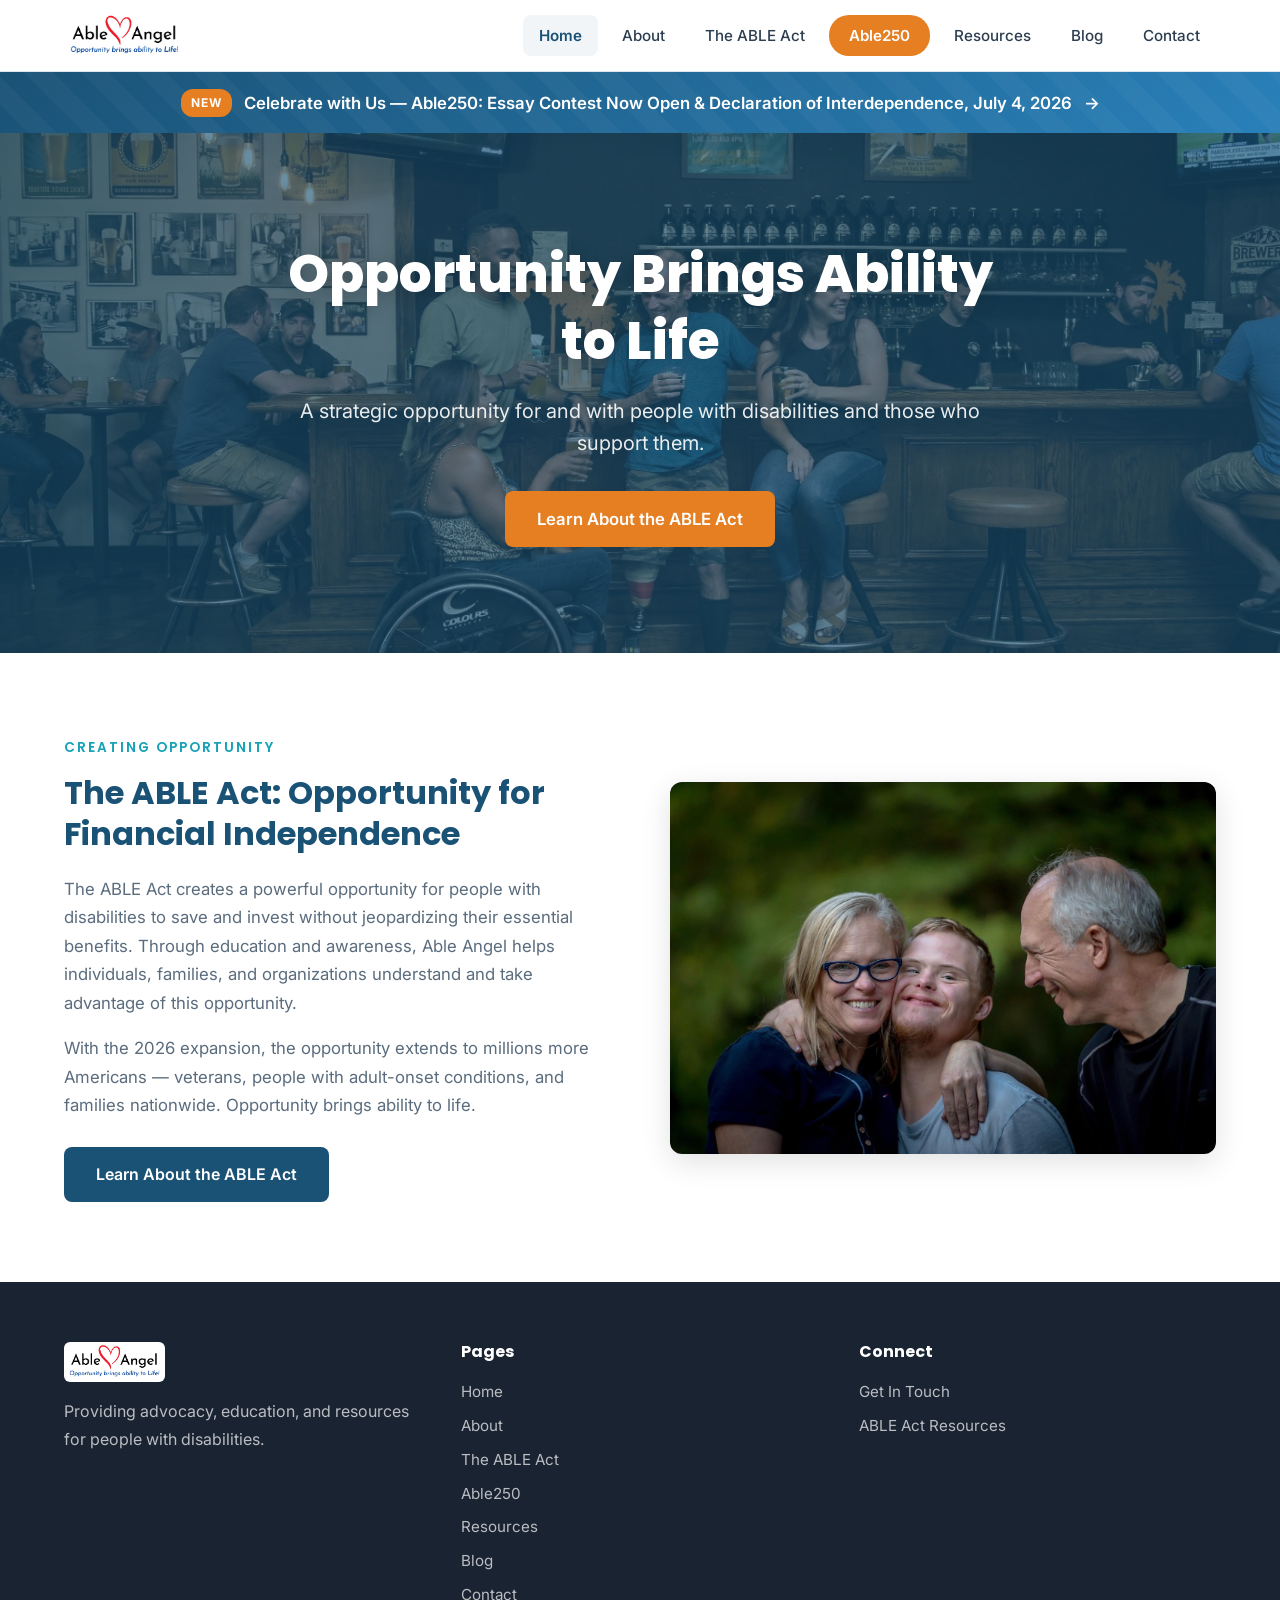
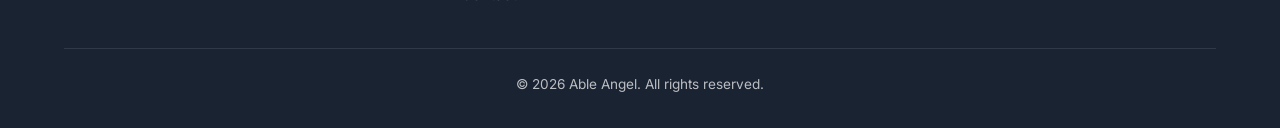
==== commit 3b12d995: "Reroute homepage announcement banner to contest page The "Celebrate with Us" banner pointed to able2" ====
--- a/index.html
+++ b/index.html
@@ -33,9 +33,9 @@
 
   <!-- Announcement Banner -->
   <div class="announcement-banner">
-    <a href="able250.html">
+    <a href="able250-contest.html">
       <span class="badge-star">New</span>
-      Celebrate with Us — Able250: Declaration of Interdependence, July 4, 2026
+      Celebrate with Us — Able250: Essay Contest Now Open &amp; Declaration of Interdependence, July 4, 2026
       <span>&rarr;</span>
     </a>
   </div>
--- a/styles.css
+++ b/styles.css
@@ -573,8 +573,10 @@
 }
 
 .sponsor-card img {
-  max-height: 140px;
+  max-width: 220px;
+  max-height: 220px;
   width: auto;
+  height: auto;
   margin: 0 auto 20px;
   object-fit: contain;
 }
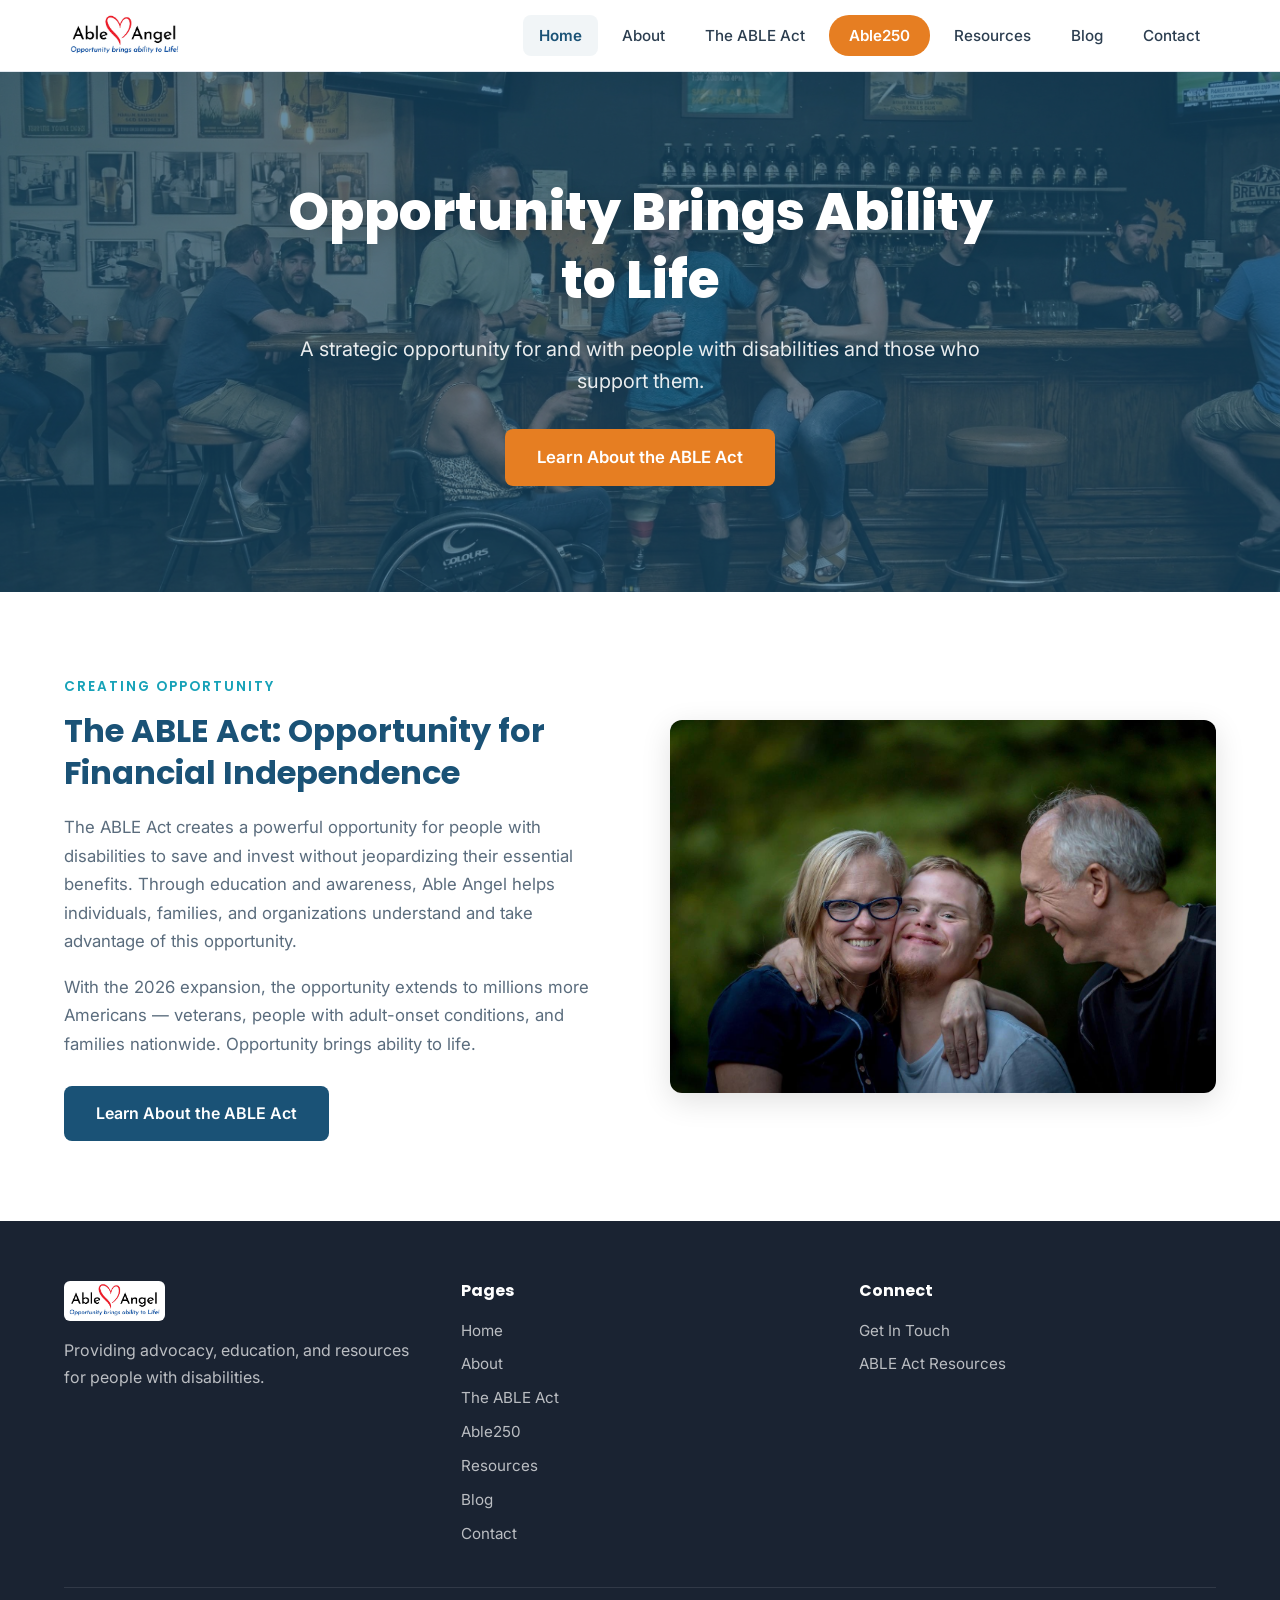
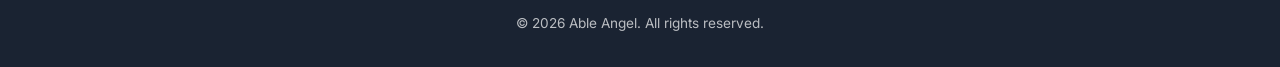
==== commit 89edf183: "Remove the ended Able250 essay contest Drop the home page announcement banner and the contest sectio" ====
--- a/index.html
+++ b/index.html
@@ -30,15 +30,6 @@
       </div>
     </div>
   </nav>
-
-  <!-- Announcement Banner -->
-  <div class="announcement-banner">
-    <a href="able250-contest.html">
-      <span class="badge-star">New</span>
-      Celebrate with Us — Able250: Essay Contest Now Open &amp; Declaration of Interdependence, July 4, 2026
-      <span>&rarr;</span>
-    </a>
-  </div>
 
   <!-- Hero Section -->
   <section class="hero">
